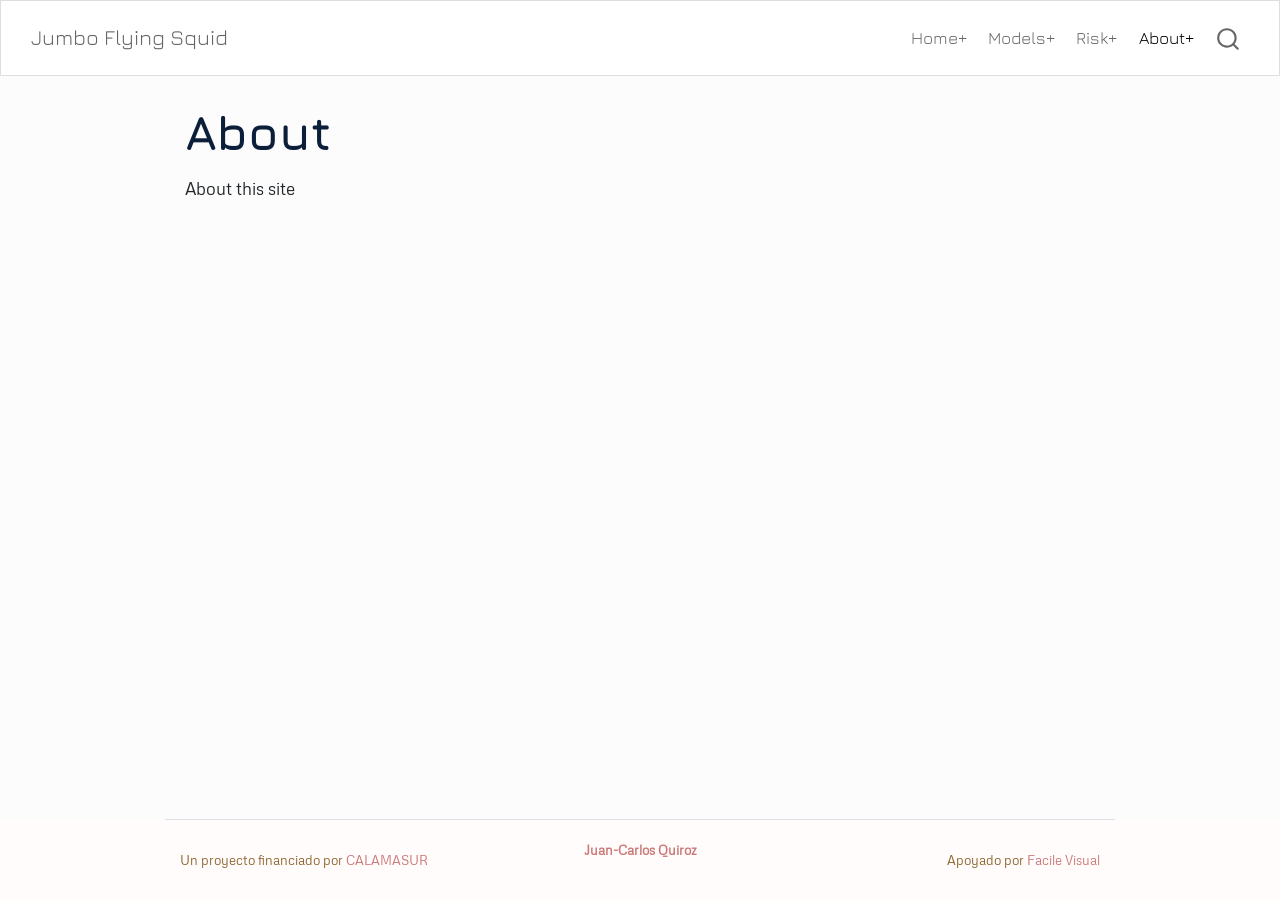
==== about.html @ f1118785 "Built site for gh-pages" ====
<!DOCTYPE html>
<html xmlns="http://www.w3.org/1999/xhtml" lang="en" xml:lang="en"><head>

<meta charset="utf-8">
<meta name="generator" content="quarto-1.9.38">

<meta name="viewport" content="width=device-width, initial-scale=1.0, user-scalable=yes">


<title>About – Jumbo Flying Squid</title>
<style>
/* Default styles provided by pandoc.
** See https://pandoc.org/MANUAL.html#variables-for-html for config info.
*/
code{white-space: pre-wrap;}
span.smallcaps{font-variant: small-caps;}
div.columns{display: flex; gap: min(4vw, 1.5em);}
div.column{flex: auto; overflow-x: auto;}
div.hanging-indent{margin-left: 1.5em; text-indent: -1.5em;}
ul.task-list{list-style: none;}
ul.task-list li input[type="checkbox"] {
  width: 0.8em;
  margin: 0 0.8em 0.2em -1em; /* quarto-specific, see https://github.com/quarto-dev/quarto-cli/issues/4556 */ 
  vertical-align: middle;
}
</style>


<script src="site_libs/quarto-nav/quarto-nav.js"></script>
<script src="site_libs/quarto-nav/headroom.min.js"></script>
<script src="site_libs/clipboard/clipboard.min.js"></script>
<script src="site_libs/quarto-search/autocomplete.umd.js"></script>
<script src="site_libs/quarto-search/fuse.min.js"></script>
<script src="site_libs/quarto-search/quarto-search.js"></script>
<meta name="quarto:offset" content="./">
<script src="site_libs/quarto-html/quarto.js" type="module"></script>
<script src="site_libs/quarto-html/tabsets/tabsets.js" type="module"></script>
<script src="site_libs/quarto-html/popper.min.js"></script>
<script src="site_libs/quarto-html/tippy.umd.min.js"></script>
<script src="site_libs/quarto-html/anchor.min.js"></script>
<link href="site_libs/quarto-html/tippy.css" rel="stylesheet">
<link href="site_libs/quarto-html/quarto-syntax-highlighting-15634bcf2e68342d4ad2dfa704d543f6.css" rel="stylesheet" id="quarto-text-highlighting-styles">
<script src="site_libs/bootstrap/bootstrap.min.js"></script>
<link href="site_libs/bootstrap/bootstrap-icons.css" rel="stylesheet">
<link href="site_libs/bootstrap/bootstrap-8748f2ea7a2572d45809cff6fb873578.min.css" rel="stylesheet" append-hash="true" id="quarto-bootstrap" data-mode="light">
<script id="quarto-search-options" type="application/json">{
  "location": "navbar",
  "copy-button": false,
  "collapse-after": 3,
  "panel-placement": "end",
  "type": "overlay",
  "limit": 50,
  "keyboard-shortcut": [
    "f",
    "/",
    "s"
  ],
  "show-item-context": false,
  "language": {
    "search-no-results-text": "No results",
    "search-matching-documents-text": "matching documents",
    "search-copy-link-title": "Copy link to search",
    "search-hide-matches-text": "Hide additional matches",
    "search-more-match-text": "more match in this document",
    "search-more-matches-text": "more matches in this document",
    "search-clear-button-title": "Clear",
    "search-text-placeholder": "",
    "search-detached-cancel-button-title": "Cancel",
    "search-submit-button-title": "Submit",
    "search-label": "Search"
  }
}</script>


<link rel="stylesheet" href="styles.css">
</head>

<body class="nav-fixed quarto-light">

<div id="quarto-search-results"></div>
  <header id="quarto-header" class="headroom fixed-top">
    <nav class="navbar navbar-expand-lg " data-bs-theme="dark">
      <div class="navbar-container container-fluid">
      <div class="navbar-brand-container mx-auto">
    <a class="navbar-brand" href="./index.html">
    <span class="navbar-title">Jumbo Flying Squid</span>
    </a>
  </div>
            <div id="quarto-search" class="" title="Search"></div>
          <button class="navbar-toggler" type="button" data-bs-toggle="collapse" data-bs-target="#navbarCollapse" aria-controls="navbarCollapse" role="menu" aria-expanded="false" aria-label="Toggle navigation" onclick="if (window.quartoToggleHeadroom) { window.quartoToggleHeadroom(); }">
  <span class="navbar-toggler-icon"></span>
</button>
          <div class="collapse navbar-collapse" id="navbarCollapse">
            <ul class="navbar-nav navbar-nav-scroll ms-auto">
  <li class="nav-item">
    <a class="nav-link" href="./index.html"> 
<span class="menu-text">Home+</span></a>
  </li>  
  <li class="nav-item">
    <a class="nav-link" href="./models.html"> 
<span class="menu-text">Models+</span></a>
  </li>  
  <li class="nav-item">
    <a class="nav-link" href="./docs/SAC-11-risk-analysis-methodology.html"> 
<span class="menu-text">Risk+</span></a>
  </li>  
  <li class="nav-item">
    <a class="nav-link active" href="./about.html" aria-current="page"> 
<span class="menu-text">About+</span></a>
  </li>  
</ul>
          </div> <!-- /navcollapse -->
            <div class="quarto-navbar-tools">
</div>
      </div> <!-- /container-fluid -->
    </nav>
</header>
<!-- content -->
<div id="quarto-content" class="quarto-container page-columns page-rows-contents page-layout-article page-navbar">
<!-- sidebar -->
<!-- margin-sidebar -->
    <div id="quarto-margin-sidebar" class="sidebar margin-sidebar zindex-bottom">
        
    </div>
<!-- main -->
<main class="content" id="quarto-document-content">

<header id="title-block-header" class="quarto-title-block default">
<div class="quarto-title">
<h1 class="title">About</h1>
</div>



<div class="quarto-title-meta">

    
  
    
  </div>
  


</header>


<p>About this site</p>



</main> <!-- /main -->
<script id="quarto-html-after-body" type="application/javascript">
  window.document.addEventListener("DOMContentLoaded", function (event) {
    const icon = "";
    const anchorJS = new window.AnchorJS();
    anchorJS.options = {
      placement: 'right',
      icon: icon
    };
    anchorJS.add('.anchored');
    const isCodeAnnotation = (el) => {
      for (const clz of el.classList) {
        if (clz.startsWith('code-annotation-')) {                     
          return true;
        }
      }
      return false;
    }
    const onCopySuccess = function(e) {
      // button target
      const button = e.trigger;
      // don't keep focus
      button.blur();
      // flash "checked"
      button.classList.add('code-copy-button-checked');
      var currentTitle = button.getAttribute("title");
      button.setAttribute("title", "Copied!");
      let tooltip;
      if (window.bootstrap) {
        button.setAttribute("data-bs-toggle", "tooltip");
        button.setAttribute("data-bs-placement", "left");
        button.setAttribute("data-bs-title", "Copied!");
        tooltip = new bootstrap.Tooltip(button, 
          { trigger: "manual", 
            customClass: "code-copy-button-tooltip",
            offset: [0, -8]});
        tooltip.show();    
      }
      setTimeout(function() {
        if (tooltip) {
          tooltip.hide();
          button.removeAttribute("data-bs-title");
          button.removeAttribute("data-bs-toggle");
          button.removeAttribute("data-bs-placement");
        }
        button.setAttribute("title", currentTitle);
        button.classList.remove('code-copy-button-checked');
      }, 1000);
      // clear code selection
      e.clearSelection();
    }
    const getTextToCopy = function(trigger) {
      const outerScaffold = trigger.parentElement.cloneNode(true);
      const codeEl = outerScaffold.querySelector('code');
      for (const childEl of codeEl.children) {
        if (isCodeAnnotation(childEl)) {
          childEl.remove();
        }
      }
      return codeEl.innerText;
    }
    const clipboard = new window.ClipboardJS('.code-copy-button:not([data-in-quarto-modal])', {
      text: getTextToCopy
    });
    clipboard.on('success', onCopySuccess);
    if (window.document.getElementById('quarto-embedded-source-code-modal')) {
      const clipboardModal = new window.ClipboardJS('.code-copy-button[data-in-quarto-modal]', {
        text: getTextToCopy,
        container: window.document.getElementById('quarto-embedded-source-code-modal')
      });
      clipboardModal.on('success', onCopySuccess);
    }
      var localhostRegex = new RegExp(/^(?:http|https):\/\/localhost\:?[0-9]*\//);
      var mailtoRegex = new RegExp(/^mailto:/);
        var filterRegex = new RegExp("https:\/\/jcquiroz\.github\.io\/jumbo-flying-squid\/");
      var isInternal = (href) => {
          return filterRegex.test(href) || localhostRegex.test(href) || mailtoRegex.test(href);
      }
      // Inspect non-navigation links and adorn them if external
     var links = window.document.querySelectorAll('a[href]:not(.nav-link):not(.navbar-brand):not(.toc-action):not(.sidebar-link):not(.sidebar-item-toggle):not(.pagination-link):not(.no-external):not([aria-hidden]):not(.dropdown-item):not(.quarto-navigation-tool):not(.about-link)');
      for (var i=0; i<links.length; i++) {
        const link = links[i];
        if (!isInternal(link.href)) {
          // undo the damage that might have been done by quarto-nav.js in the case of
          // links that we want to consider external
          if (link.dataset.originalHref !== undefined) {
            link.href = link.dataset.originalHref;
          }
        }
      }
    function tippyHover(el, contentFn, onTriggerFn, onUntriggerFn) {
      const config = {
        allowHTML: true,
        maxWidth: 500,
        delay: 100,
        arrow: false,
        appendTo: function(el) {
            return el.parentElement;
        },
        interactive: true,
        interactiveBorder: 10,
        theme: 'quarto',
        placement: 'bottom-start',
      };
      if (contentFn) {
        config.content = contentFn;
      }
      if (onTriggerFn) {
        config.onTrigger = onTriggerFn;
      }
      if (onUntriggerFn) {
        config.onUntrigger = onUntriggerFn;
      }
      window.tippy(el, config); 
    }
    const noterefs = window.document.querySelectorAll('a[role="doc-noteref"]');
    for (var i=0; i<noterefs.length; i++) {
      const ref = noterefs[i];
      tippyHover(ref, function() {
        // use id or data attribute instead here
        let href = ref.getAttribute('data-footnote-href') || ref.getAttribute('href');
        try { href = new URL(href).hash; } catch {}
        const id = href.replace(/^#\/?/, "");
        const note = window.document.getElementById(id);
        if (note) {
          return note.innerHTML;
        } else {
          return "";
        }
      });
    }
    const xrefs = window.document.querySelectorAll('a.quarto-xref');
    const processXRef = (id, note) => {
      // Strip column container classes
      const stripColumnClz = (el) => {
        el.classList.remove("page-full", "page-columns");
        if (el.children) {
          for (const child of el.children) {
            stripColumnClz(child);
          }
        }
      }
      stripColumnClz(note)
      if (id === null || id.startsWith('sec-')) {
        // Special case sections, only their first couple elements
        const container = document.createElement("div");
        if (note.children && note.children.length > 2) {
          container.appendChild(note.children[0].cloneNode(true));
          for (let i = 1; i < note.children.length; i++) {
            const child = note.children[i];
            if (child.tagName === "P" && child.innerText === "") {
              continue;
            } else {
              container.appendChild(child.cloneNode(true));
              break;
            }
          }
          if (window.Quarto?.typesetMath) {
            window.Quarto.typesetMath(container);
          }
          return container.innerHTML
        } else {
          if (window.Quarto?.typesetMath) {
            window.Quarto.typesetMath(note);
          }
          return note.innerHTML;
        }
      } else {
        // Remove any anchor links if they are present
        const anchorLink = note.querySelector('a.anchorjs-link');
        if (anchorLink) {
          anchorLink.remove();
        }
        if (window.Quarto?.typesetMath) {
          window.Quarto.typesetMath(note);
        }
        if (note.classList.contains("callout")) {
          return note.outerHTML;
        } else {
          return note.innerHTML;
        }
      }
    }
    for (var i=0; i<xrefs.length; i++) {
      const xref = xrefs[i];
      tippyHover(xref, undefined, function(instance) {
        instance.disable();
        let url = xref.getAttribute('href');
        let hash = undefined; 
        if (url.startsWith('#')) {
          hash = url;
        } else {
          try { hash = new URL(url).hash; } catch {}
        }
        if (hash) {
          const id = hash.replace(/^#\/?/, "");
          const note = window.document.getElementById(id);
          if (note !== null) {
            try {
              const html = processXRef(id, note.cloneNode(true));
              instance.setContent(html);
            } finally {
              instance.enable();
              instance.show();
            }
          } else {
            // See if we can fetch this
            fetch(url.split('#')[0])
            .then(res => res.text())
            .then(html => {
              const parser = new DOMParser();
              const htmlDoc = parser.parseFromString(html, "text/html");
              const note = htmlDoc.getElementById(id);
              if (note !== null) {
                const html = processXRef(id, note);
                instance.setContent(html);
              } 
            }).finally(() => {
              instance.enable();
              instance.show();
            });
          }
        } else {
          // See if we can fetch a full url (with no hash to target)
          // This is a special case and we should probably do some content thinning / targeting
          fetch(url)
          .then(res => res.text())
          .then(html => {
            const parser = new DOMParser();
            const htmlDoc = parser.parseFromString(html, "text/html");
            const note = htmlDoc.querySelector('main.content');
            if (note !== null) {
              // This should only happen for chapter cross references
              // (since there is no id in the URL)
              // remove the first header
              if (note.children.length > 0 && note.children[0].tagName === "HEADER") {
                note.children[0].remove();
              }
              const html = processXRef(null, note);
              instance.setContent(html);
            } 
          }).finally(() => {
            instance.enable();
            instance.show();
          });
        }
      }, function(instance) {
      });
    }
        let selectedAnnoteEl;
        const selectorForAnnotation = ( cell, annotation) => {
          let cellAttr = 'data-code-cell="' + cell + '"';
          let lineAttr = 'data-code-annotation="' +  annotation + '"';
          const selector = 'span[' + cellAttr + '][' + lineAttr + ']';
          return selector;
        }
        const selectCodeLines = (annoteEl) => {
          const doc = window.document;
          const targetCell = annoteEl.getAttribute("data-target-cell");
          const targetAnnotation = annoteEl.getAttribute("data-target-annotation");
          const annoteSpan = window.document.querySelector(selectorForAnnotation(targetCell, targetAnnotation));
          const lines = annoteSpan.getAttribute("data-code-lines").split(",");
          const lineIds = lines.map((line) => {
            return targetCell + "-" + line;
          })
          let top = null;
          let height = null;
          let parent = null;
          if (lineIds.length > 0) {
              //compute the position of the single el (top and bottom and make a div)
              const el = window.document.getElementById(lineIds[0]);
              top = el.offsetTop;
              height = el.offsetHeight;
              parent = el.parentElement.parentElement;
            if (lineIds.length > 1) {
              const lastEl = window.document.getElementById(lineIds[lineIds.length - 1]);
              const bottom = lastEl.offsetTop + lastEl.offsetHeight;
              height = bottom - top;
            }
            if (top !== null && height !== null && parent !== null) {
              // cook up a div (if necessary) and position it 
              let div = window.document.getElementById("code-annotation-line-highlight");
              if (div === null) {
                div = window.document.createElement("div");
                div.setAttribute("id", "code-annotation-line-highlight");
                div.style.position = 'absolute';
                parent.appendChild(div);
              }
              div.style.top = top - 2 + "px";
              div.style.height = height + 4 + "px";
              div.style.left = 0;
              let gutterDiv = window.document.getElementById("code-annotation-line-highlight-gutter");
              if (gutterDiv === null) {
                gutterDiv = window.document.createElement("div");
                gutterDiv.setAttribute("id", "code-annotation-line-highlight-gutter");
                gutterDiv.style.position = 'absolute';
                const codeCell = window.document.getElementById(targetCell);
                const gutter = codeCell.querySelector('.code-annotation-gutter');
                gutter.appendChild(gutterDiv);
              }
              gutterDiv.style.top = top - 2 + "px";
              gutterDiv.style.height = height + 4 + "px";
            }
            selectedAnnoteEl = annoteEl;
          }
        };
        const unselectCodeLines = () => {
          const elementsIds = ["code-annotation-line-highlight", "code-annotation-line-highlight-gutter"];
          elementsIds.forEach((elId) => {
            const div = window.document.getElementById(elId);
            if (div) {
              div.remove();
            }
          });
          selectedAnnoteEl = undefined;
        };
          // Handle positioning of the toggle
      window.addEventListener(
        "resize",
        throttle(() => {
          elRect = undefined;
          if (selectedAnnoteEl) {
            selectCodeLines(selectedAnnoteEl);
          }
        }, 10)
      );
      function throttle(fn, ms) {
      let throttle = false;
      let timer;
        return (...args) => {
          if(!throttle) { // first call gets through
              fn.apply(this, args);
              throttle = true;
          } else { // all the others get throttled
              if(timer) clearTimeout(timer); // cancel #2
              timer = setTimeout(() => {
                fn.apply(this, args);
                timer = throttle = false;
              }, ms);
          }
        };
      }
        // Attach click handler to the DT
        const annoteDls = window.document.querySelectorAll('dt[data-target-cell]');
        for (const annoteDlNode of annoteDls) {
          annoteDlNode.addEventListener('click', (event) => {
            const clickedEl = event.target;
            if (clickedEl !== selectedAnnoteEl) {
              unselectCodeLines();
              const activeEl = window.document.querySelector('dt[data-target-cell].code-annotation-active');
              if (activeEl) {
                activeEl.classList.remove('code-annotation-active');
              }
              selectCodeLines(clickedEl);
              clickedEl.classList.add('code-annotation-active');
            } else {
              // Unselect the line
              unselectCodeLines();
              clickedEl.classList.remove('code-annotation-active');
            }
          });
        }
    const findCites = (el) => {
      const parentEl = el.parentElement;
      if (parentEl) {
        const cites = parentEl.dataset.cites;
        if (cites) {
          return {
            el,
            cites: cites.split(' ')
          };
        } else {
          return findCites(el.parentElement)
        }
      } else {
        return undefined;
      }
    };
    var bibliorefs = window.document.querySelectorAll('a[role="doc-biblioref"]');
    for (var i=0; i<bibliorefs.length; i++) {
      const ref = bibliorefs[i];
      const citeInfo = findCites(ref);
      if (citeInfo) {
        tippyHover(citeInfo.el, function() {
          var popup = window.document.createElement('div');
          citeInfo.cites.forEach(function(cite) {
            var citeDiv = window.document.createElement('div');
            citeDiv.classList.add('hanging-indent');
            citeDiv.classList.add('csl-entry');
            var biblioDiv = window.document.getElementById('ref-' + cite);
            if (biblioDiv) {
              citeDiv.innerHTML = biblioDiv.innerHTML;
            }
            popup.appendChild(citeDiv);
          });
          return popup.innerHTML;
        });
      }
    }
  });
  </script>
</div> <!-- /content -->
<footer class="footer">
  <div class="nav-footer">
    <div class="nav-footer-left">
<p>Un proyecto financiado por <a href="https://www.calamasur.com" target="_blank">CALAMASUR</a></p>
</div>   
    <div class="nav-footer-center">
<p>Juan-Carlos Quiroz</p>
</div>
    <div class="nav-footer-right">
<p>Apoyado por <a href="https://www.facilevisual.com" target="_blank">Facile Visual</a></p>
</div>
  </div>
</footer>




</body></html>
---- site_libs/quarto-html/tippy.css ----
.tippy-box[data-animation=fade][data-state=hidden]{opacity:0}[data-tippy-root]{max-width:calc(100vw - 10px)}.tippy-box{position:relative;background-color:#333;color:#fff;border-radius:4px;font-size:14px;line-height:1.4;white-space:normal;outline:0;transition-property:transform,visibility,opacity}.tippy-box[data-placement^=top]>.tippy-arrow{bottom:0}.tippy-box[data-placement^=top]>.tippy-arrow:before{bottom:-7px;left:0;border-width:8px 8px 0;border-top-color:initial;transform-origin:center top}.tippy-box[data-placement^=bottom]>.tippy-arrow{top:0}.tippy-box[data-placement^=bottom]>.tippy-arrow:before{top:-7px;left:0;border-width:0 8px 8px;border-bottom-color:initial;transform-origin:center bottom}.tippy-box[data-placement^=left]>.tippy-arrow{right:0}.tippy-box[data-placement^=left]>.tippy-arrow:before{border-width:8px 0 8px 8px;border-left-color:initial;right:-7px;transform-origin:center left}.tippy-box[data-placement^=right]>.tippy-arrow{left:0}.tippy-box[data-placement^=right]>.tippy-arrow:before{left:-7px;border-width:8px 8px 8px 0;border-right-color:initial;transform-origin:center right}.tippy-box[data-inertia][data-state=visible]{transition-timing-function:cubic-bezier(.54,1.5,.38,1.11)}.tippy-arrow{width:16px;height:16px;color:#333}.tippy-arrow:before{content:"";position:absolute;border-color:transparent;border-style:solid}.tippy-content{position:relative;padding:5px 9px;z-index:1}
---- site_libs/quarto-html/quarto-syntax-highlighting-15634bcf2e68342d4ad2dfa704d543f6.css ----
/* quarto syntax highlight colors */
:root {
  --quarto-hl-ot-color: #003B4F;
  --quarto-hl-at-color: #657422;
  --quarto-hl-ss-color: #20794D;
  --quarto-hl-an-color: #5E5E5E;
  --quarto-hl-fu-color: #4758AB;
  --quarto-hl-st-color: #20794D;
  --quarto-hl-cf-color: #003B4F;
  --quarto-hl-op-color: #5E5E5E;
  --quarto-hl-er-color: #AD0000;
  --quarto-hl-bn-color: #AD0000;
  --quarto-hl-al-color: #AD0000;
  --quarto-hl-va-color: #111111;
  --quarto-hl-bu-color: inherit;
  --quarto-hl-ex-color: inherit;
  --quarto-hl-pp-color: #AD0000;
  --quarto-hl-in-color: #5E5E5E;
  --quarto-hl-vs-color: #20794D;
  --quarto-hl-wa-color: #5E5E5E;
  --quarto-hl-do-color: #5E5E5E;
  --quarto-hl-im-color: #00769E;
  --quarto-hl-ch-color: #20794D;
  --quarto-hl-dt-color: #AD0000;
  --quarto-hl-fl-color: #AD0000;
  --quarto-hl-co-color: #5E5E5E;
  --quarto-hl-cv-color: #5E5E5E;
  --quarto-hl-cn-color: #8f5902;
  --quarto-hl-sc-color: #5E5E5E;
  --quarto-hl-dv-color: #AD0000;
  --quarto-hl-kw-color: #003B4F;
}

/* other quarto variables */
:root {
  --quarto-font-monospace: SFMono-Regular, Menlo, Monaco, Consolas, "Liberation Mono", "Courier New", monospace;
}

/* syntax highlight based on Pandoc's rules */
pre > code.sourceCode > span {
  color: #003B4F;
}

code.sourceCode > span {
  color: #003B4F;
}

div.sourceCode,
div.sourceCode pre.sourceCode {
  color: #003B4F;
}

/* Normal */
code span {
  color: #003B4F;
}

/* Alert */
code span.al {
  color: #AD0000;
  font-style: inherit;
}

/* Annotation */
code span.an {
  color: #5E5E5E;
  font-style: inherit;
}

/* Attribute */
code span.at {
  color: #657422;
  font-style: inherit;
}

/* BaseN */
code span.bn {
  color: #AD0000;
  font-style: inherit;
}

/* BuiltIn */
code span.bu {
  font-style: inherit;
}

/* ControlFlow */
code span.cf {
  color: #003B4F;
  font-weight: bold;
  font-style: inherit;
}

/* Char */
code span.ch {
  color: #20794D;
  font-style: inherit;
}

/* Constant */
code span.cn {
  color: #8f5902;
  font-style: inherit;
}

/* Comment */
code span.co {
  color: #5E5E5E;
  font-style: inherit;
}

/* CommentVar */
code span.cv {
  color: #5E5E5E;
  font-style: italic;
}

/* Documentation */
code span.do {
  color: #5E5E5E;
  font-style: italic;
}

/* DataType */
code span.dt {
  color: #AD0000;
  font-style: inherit;
}

/* DecVal */
code span.dv {
  color: #AD0000;
  font-style: inherit;
}

/* Error */
code span.er {
  color: #AD0000;
  font-style: inherit;
}

/* Extension */
code span.ex {
  font-style: inherit;
}

/* Float */
code span.fl {
  color: #AD0000;
  font-style: inherit;
}

/* Function */
code span.fu {
  color: #4758AB;
  font-style: inherit;
}

/* Import */
code span.im {
  color: #00769E;
  font-style: inherit;
}

/* Information */
code span.in {
  color: #5E5E5E;
  font-style: inherit;
}

/* Keyword */
code span.kw {
  color: #003B4F;
  font-weight: bold;
  font-style: inherit;
}

/* Operator */
code span.op {
  color: #5E5E5E;
  font-style: inherit;
}

/* Other */
code span.ot {
  color: #003B4F;
  font-style: inherit;
}

/* Preprocessor */
code span.pp {
  color: #AD0000;
  font-style: inherit;
}

/* SpecialChar */
code span.sc {
  color: #5E5E5E;
  font-style: inherit;
}

/* SpecialString */
code span.ss {
  color: #20794D;
  font-style: inherit;
}

/* String */
code span.st {
  color: #20794D;
  font-style: inherit;
}

/* Variable */
code span.va {
  color: #111111;
  font-style: inherit;
}

/* VerbatimString */
code span.vs {
  color: #20794D;
  font-style: inherit;
}

/* Warning */
code span.wa {
  color: #5E5E5E;
  font-style: italic;
}

.prevent-inlining {
  content: "</";
}

/*# sourceMappingURL=f23921c56f73e400b49028c9186a1aa0.css.map */
---- styles.css ----
/* css styles */

/* Fonts: Metrophobic (body) + Jura (headings) */
@import url('https://fonts.googleapis.com/css2?family=Metrophobic&family=Jura:wght@300;400;500;600;700&display=swap');

/* Shared content width (matches .hero-content) */
:root {
  --content-width: 950px;
}

/* Constrain the rendered document to the hero-content width.
   Use `width: min(...)` rather than `max-width` so the box sizes against the
   available column (not its content): with `margin-inline: auto` a bare
   `max-width` makes this a shrink-to-fit box, and a wide non-wrapping child
   (e.g. a nowrap MathJax display equation) would inflate it past the grid
   column and overlap the right-hand TOC. `min(…, 100%)` yields the full
   950px on TOC-less pages and shrinks to the column when a TOC is present. */
#quarto-document-content {
  width: min(var(--content-width), 100%);
  margin-inline: auto;
  padding-inline: 1rem;
  box-sizing: border-box;
}

/* Keep the navbar pinned to the top while scrolling.
   Quarto's header is already `fixed-top` but uses headroom.js to hide it on
   scroll-down; neutralise that transform so it stays visible. */
#quarto-header.headroom {
  transform: translateY(0) !important;
}
.headroom--unpinned {
  transform: translateY(0) !important;
}

/* Offset the sticky TOC sidebar so it sits a little below the fixed navbar
   instead of scrolling up underneath it. */
#quarto-margin-sidebar,
.sidebar.margin-sidebar {
  top: 5rem !important;
  max-height: calc(100vh - 5rem) !important;
}

/* Hide empty Quarto title block */
#title-block-header:empty {
  display: none;
}

/* Document title — make it clearly outrank the content headings (h2/h3…) */
#title-block-header .title {
  font-family: "Jura", sans-serif;
  font-size: clamp(2.3rem, 5vw, 2.85rem);
  font-weight: 700;
  line-height: 1.1;
  margin-bottom: 0.5rem;
  color: #0b1e3a;
}

#title-block-header .subtitle {
  font-size: clamp(1.05rem, 2.2vw, 1.25rem);
  font-weight: 400;
  opacity: 0.85;
}

/* Hero section — fills the content-width box */
.hero {
  display: flex;
  align-items: center;
  justify-content: center;
  min-height: 40vh;
  margin-inline: -1rem;
  margin-bottom: 2rem;
  padding: 4rem 1.5rem;
  text-align: center;
  background:
    linear-gradient(135deg, rgba(11, 30, 58, 0.75) 0%, rgba(18, 58, 99, 0.6) 55%, rgba(30, 96, 145, 0.55) 100%),
    url("images/logo_calamasur_pota.svg") center / cover no-repeat;
  color: #fff;
  border-radius: 1.5rem;
  overflow: hidden;
}

.hero-content {
  max-width: var(--content-width);
}

.hero-content h1,
.hero-title {
  font-weight: 700;
  font-size: clamp(2.5rem, 6vw, 4.5rem);
  letter-spacing: 0.05em;
  margin-bottom: 1rem;
  color: #fff;
}

.hero-content p {
  font-size: clamp(1.1rem, 2.5vw, 1.4rem);
  font-weight: 300;
  opacity: 0.9;
  margin-bottom: 2rem;
}

.hero-btn,
.hero-btn-outline {
  display: inline-block;
  margin: 0.4rem;
  padding: 0.75rem 2rem;
  font-weight: 600;
  letter-spacing: 0.03em;
  border-radius: 999px;
  text-decoration: none;
  transition: transform 0.15s ease, background 0.15s ease;
}

.hero-btn {
  background: #fff;
  color: #0b1e3a;
}

.hero-btn-outline {
  background: transparent;
  color: #fff;
  border: 2px solid rgba(255, 255, 255, 0.7);
}

.hero-btn:hover,
.hero-btn-outline:hover {
  transform: translateY(-2px);
}

.hero-btn:hover {
  color: #acb5c2;
}

.hero-btn-outline:hover {
  background: rgba(237, 235, 235, 0.15);
  color: #fff;
}

/* Article meta (author / affiliation / date) */
.article-meta {
  display: flex;
  flex-wrap: wrap;
  gap: 1.5rem 2.5rem;
  padding: 1rem 0 1.5rem;
  margin-bottom: 2rem;
  border-bottom: 1px solid rgba(0, 0, 0, 0.1);
  font-size: 0.9rem;
}

.article-meta .meta-item {
  margin: 0;
}

.article-meta .meta-item p {
  margin: 0;
}

.article-meta .meta-label {
  display: block;
  font-size: 0.7rem;
  text-transform: uppercase;
  letter-spacing: 0.08em;
  color: #1e6091;
  margin-bottom: 0.2rem;
}

/* References section */
#quarto-bibliography .csl-entry {
  font-size: 0.85rem;
}


/* Maquillajes */
.highlight {
  background-color: #cfddf3;
  border-radius: 0.2rem;
}

/* Metrophobic ships only a 400 weight, so bold text has no true bold face.
   Reinforce <strong>/<b> with weight + color so it reads clearly. */
strong, b {
  font-weight: 900;
  color: #a54545;
}

/* Page footer — align with content width and match the site theme */
.footer,
.nav-footer {
  background: #fffcfb;
  color: rgba(121, 75, 11, 0.85);
}

.nav-footer {
  max-width: var(--content-width);
  margin-inline: auto;
  padding: 1.25rem 1rem;
  gap: 1rem;
  font-size: 0.9rem;
  align-items: center;
}

.nav-footer p {
  margin: 0;
}

.footer a,
.nav-footer a {
  color: #ca7878;
  text-decoration: none;
}

.footer a:hover,
.nav-footer a:hover {
  color: #ca7878;
  text-decoration: underline;
}

.nav-footer-center {
  font-weight: 600;
  color: #ca7878;
}

@media (max-width: 600px) {
  .nav-footer {
    flex-direction: column;
    text-align: center;
    gap: 0.5rem;
  }
}

/* Model cards */
.model-cards {
  display: grid;
  grid-template-columns: repeat(3, 1fr);
  gap: 1rem;
  margin: 1.5rem 0;
}

.model-card {
  display: flex;
  flex-direction: column;
  gap: 0.5rem;
  padding: 1.25rem;
  border: 1px solid #d6e0ee;
  border-radius: 0.75rem;
  background: #f5f8fc;
  text-decoration: none;
  color: inherit;
  transition: transform 0.15s ease, box-shadow 0.15s ease, border-color 0.15s ease;
}

.model-card:hover {
  transform: translateY(-3px);
  border-color: #123a63;
  box-shadow: 0 6px 18px rgba(11, 30, 58, 0.15);
}

.model-card-tag {
  font-size: 0.85rem;
  font-weight: 600;
  letter-spacing: 0.05em;
  text-transform: uppercase;
  color: #1e6091;
}

.model-card-title {
  font-family: "Jura", sans-serif;
  font-size: 1.12rem;
  font-weight: 600;
  color: #0b1e3a;
}

.model-card-desc {
  font-size: 0.9rem;
  line-height: 1.4;
  opacity: 0.85;
}

@media (max-width: 700px) {
  .model-cards {
    grid-template-columns: 1fr;
  }
}

/* Keep wide figures/diagrams (e.g. Mermaid SVGs) inside the content column
   so they don't spill over the right-hand TOC. */
.cell-output-display svg,
div.quarto-figure svg,
pre.mermaid svg {
  max-width: 100%;
  height: auto;
}

/* Let overly wide display math scroll horizontally instead of overlapping
   the TOC (display math never line-wraps). */
.math.display,
mjx-container[display="true"] {
  display: block;
  overflow-x: auto;
  overflow-y: hidden;
  max-width: 100%;
}
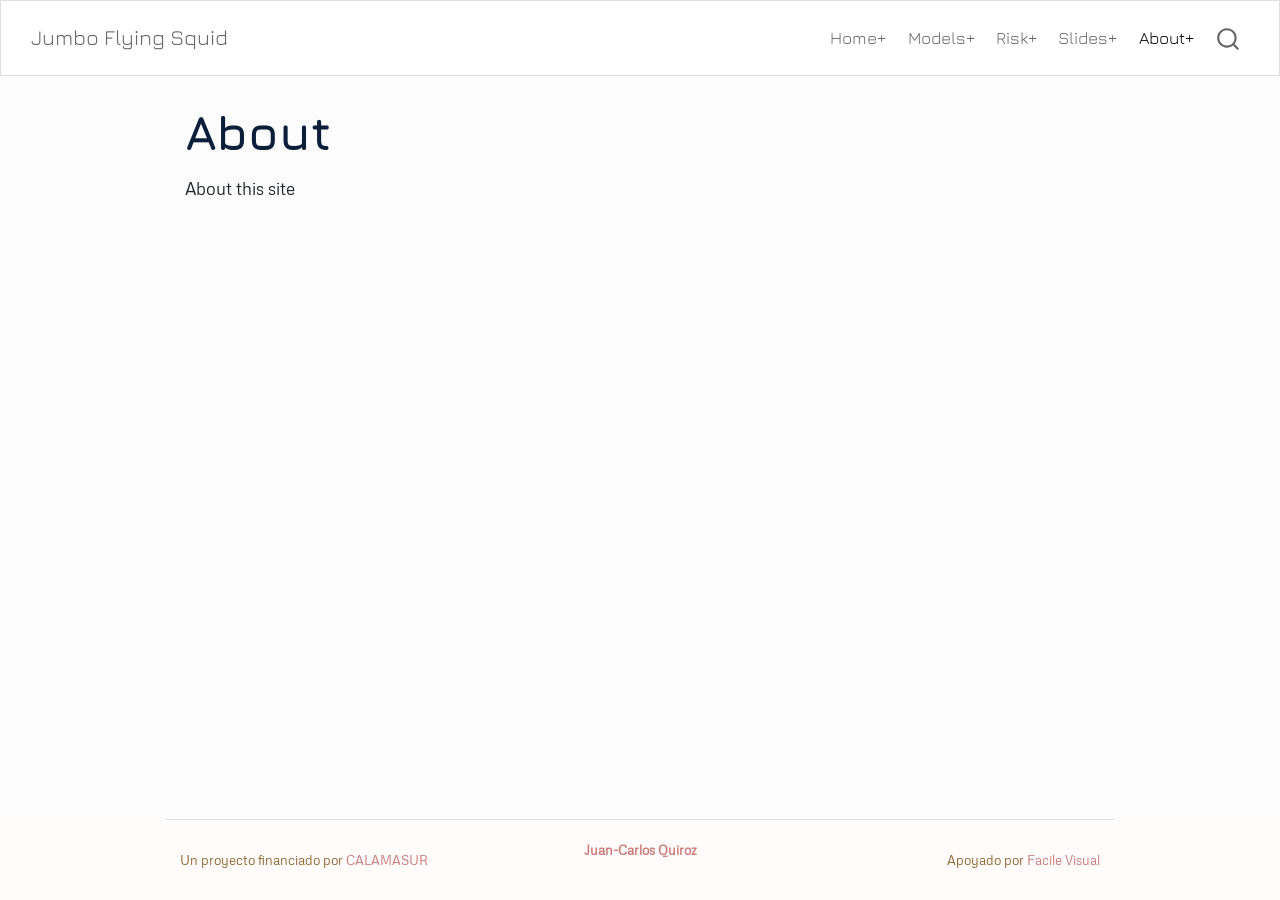
==== commit 2a371039: "Built site for gh-pages" ====
--- a/about.html
+++ b/about.html
@@ -105,6 +105,10 @@
 <span class="menu-text">Risk+</span></a>
   </li>  
   <li class="nav-item">
+    <a class="nav-link" href="./slides.html"> 
+<span class="menu-text">Slides+</span></a>
+  </li>  
+  <li class="nav-item">
     <a class="nav-link active" href="./about.html" aria-current="page"> 
 <span class="menu-text">About+</span></a>
   </li>  
@@ -149,6 +153,34 @@
 
 
 </main> <!-- /main -->
+<script>
+// Mermaid paints subgraph (cluster) titles *below* the connector edges, so the
+// arrows strike through the title text. Move each cluster title to the end of
+// the diagram's root group so it repaints above the edges; combined with the
+// panel-coloured background in styles.css, arrows then read as passing behind
+// the title. Cluster-label transforms are absolute (ancestors carry no
+// transform), so re-parenting to g.root preserves position.
+(function () {
+  function maskClusterTitles() {
+    document.querySelectorAll("svg.flowchart g.root").forEach(function (root) {
+      // Once moved out of g.clusters the labels no longer match this selector,
+      // so the operation is idempotent and cannot loop with the observer below.
+      root.querySelectorAll("g.clusters .cluster-label").forEach(function (label) {
+        root.appendChild(label);
+      });
+    });
+  }
+
+  if (document.readyState !== "loading") maskClusterTitles();
+  document.addEventListener("DOMContentLoaded", maskClusterTitles);
+  window.addEventListener("load", maskClusterTitles);
+
+  // Mermaid renders asynchronously; watch until the diagram appears, then stop.
+  var observer = new MutationObserver(maskClusterTitles);
+  observer.observe(document.documentElement, { childList: true, subtree: true });
+  setTimeout(function () { observer.disconnect(); }, 8000);
+})();
+</script>
 <script id="quarto-html-after-body" type="application/javascript">
   window.document.addEventListener("DOMContentLoaded", function (event) {
     const icon = "";
--- a/styles.css
+++ b/styles.css
@@ -299,4 +299,42 @@
   overflow-x: auto;
   overflow-y: hidden;
   max-width: 100%;
+}
+
+/* Mermaid diagram palette. Quarto derives Mermaid colours from the Bootstrap
+   theme, which here produced low-contrast red text on dark-grey subgraph
+   fills. Re-map to the site's navy/blue-on-light palette. Node colours are
+   driven by Quarto's CSS variables; the subgraph (cluster) fill is hard-coded
+   inside the SVG's own <style>, so it needs a scoped `!important` override. */
+.cell-output-display,
+div.quarto-figure {
+  --mermaid-node-bg-color: #f5f8fc;   /* node fill */
+  --mermaid-node-fg-color: #1e6091;   /* node border */
+  --mermaid-label-fg-color: #0b1e3a;  /* node text */
+  --mermaid-edge-color: #123a63;      /* arrows */
+  --mermaid-fg-color: #0b1e3a;
+  --mermaid-label-bg-color: #ffffff;  /* edge-label background */
+}
+
+svg.flowchart .cluster rect {
+  fill: #eef3fa !important;
+  stroke: #c3d3e8 !important;
+}
+
+svg.flowchart .cluster .nodeLabel,
+svg.flowchart .cluster-label,
+svg.flowchart .cluster span,
+svg.flowchart .cluster text {
+  fill: #0b1e3a !important;
+  color: #0b1e3a !important;
+}
+
+/* Give subgraph titles an opaque panel-coloured background so the connector
+   arrows (which Mermaid paints above the cluster labels) read as passing
+   *behind* the title instead of striking through the text. Paired with the
+   include-after-body script that repaints the titles above the edge layer. */
+svg.flowchart .cluster-label .nodeLabel,
+svg.flowchart .cluster-label foreignObject div,
+svg.flowchart .cluster-label p {
+  background: #eef3fa !important;
 }
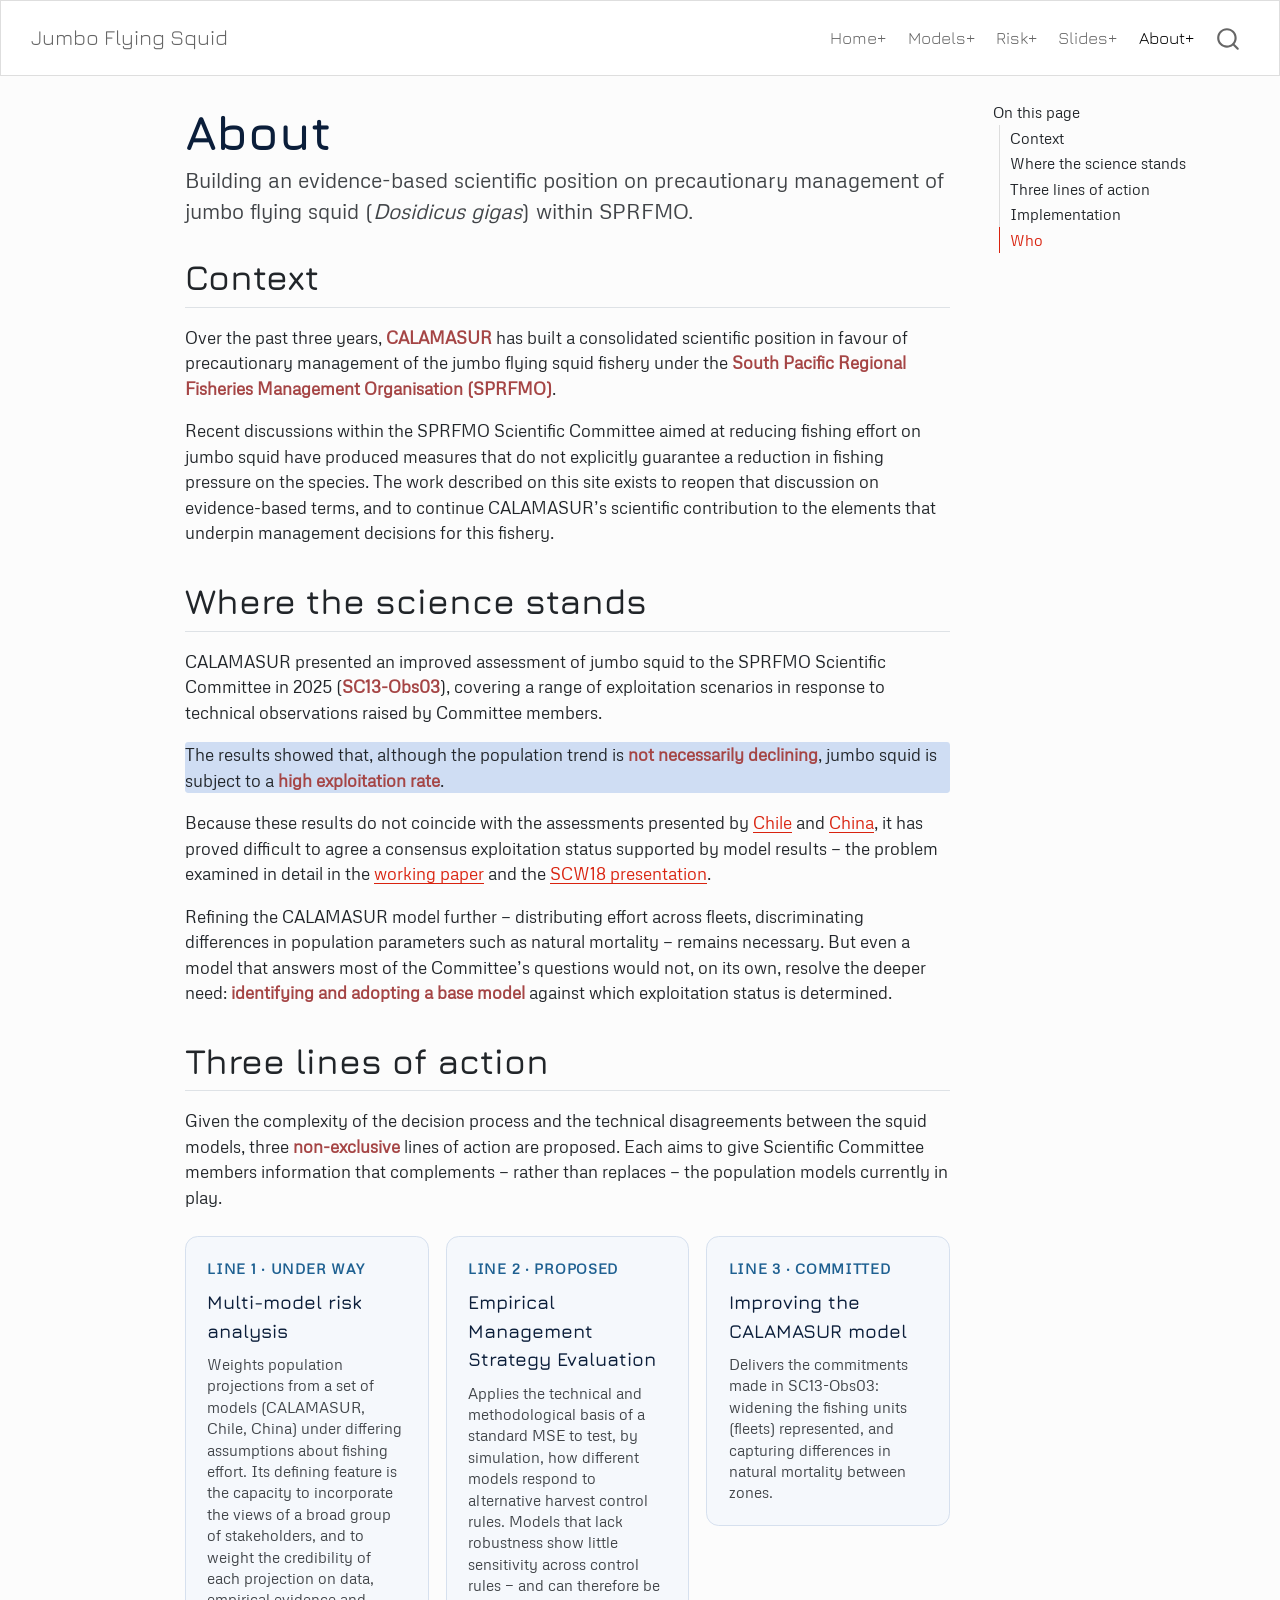
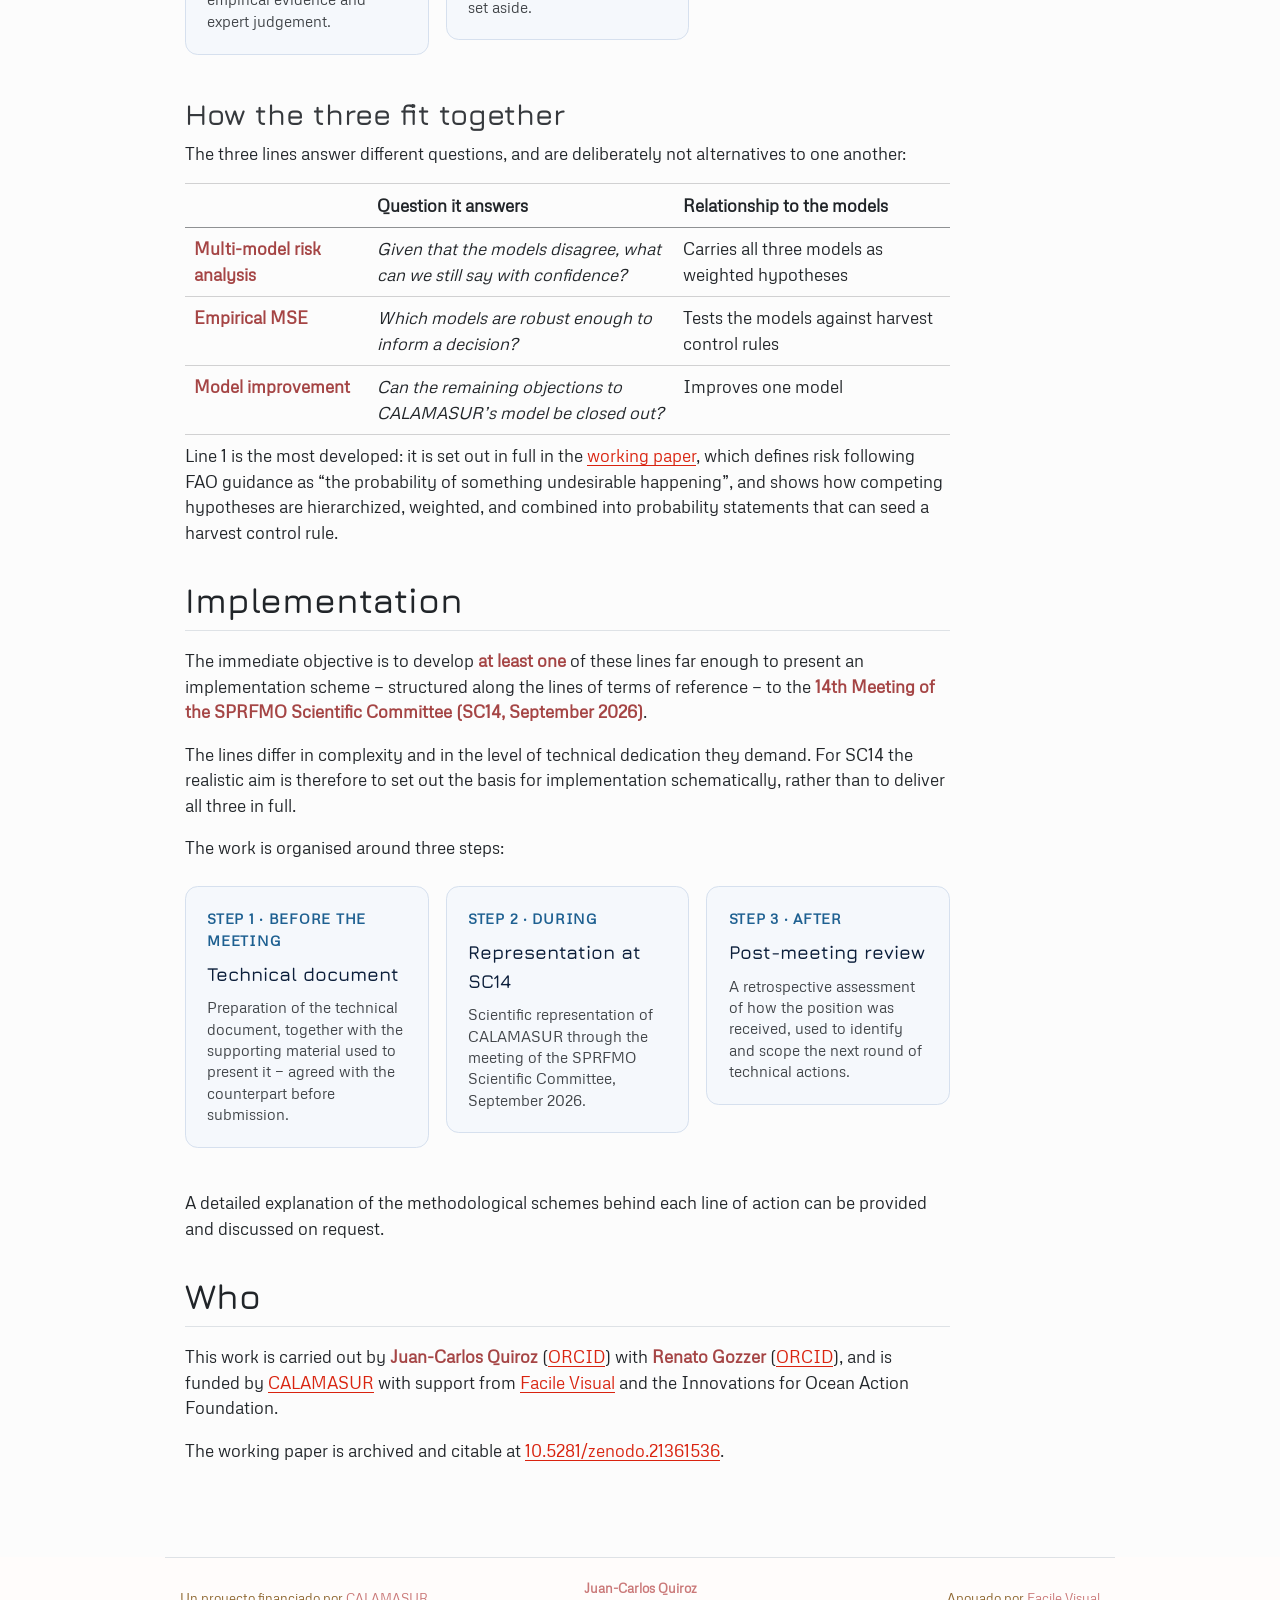
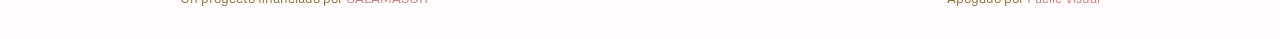
==== commit 095804aa: "Built site for gh-pages" ====
--- a/about.html
+++ b/about.html
@@ -101,7 +101,7 @@
 <span class="menu-text">Models+</span></a>
   </li>  
   <li class="nav-item">
-    <a class="nav-link" href="./docs/SAC-11-risk-analysis-methodology.html"> 
+    <a class="nav-link" href="./docs/modelos.html"> 
 <span class="menu-text">Risk+</span></a>
   </li>  
   <li class="nav-item">
@@ -123,8 +123,21 @@
 <div id="quarto-content" class="quarto-container page-columns page-rows-contents page-layout-article page-navbar">
 <!-- sidebar -->
 <!-- margin-sidebar -->
-    <div id="quarto-margin-sidebar" class="sidebar margin-sidebar zindex-bottom">
-        
+    <div id="quarto-margin-sidebar" class="sidebar margin-sidebar">
+        <nav id="TOC" role="doc-toc" class="toc-active">
+    <h2 id="toc-title">On this page</h2>
+   
+  <ul>
+  <li><a href="#context" id="toc-context" class="nav-link active" data-scroll-target="#context">Context</a></li>
+  <li><a href="#where-the-science-stands" id="toc-where-the-science-stands" class="nav-link" data-scroll-target="#where-the-science-stands">Where the science stands</a></li>
+  <li><a href="#three-lines-of-action" id="toc-three-lines-of-action" class="nav-link" data-scroll-target="#three-lines-of-action">Three lines of action</a>
+  <ul class="collapse">
+  <li><a href="#how-the-three-fit-together" id="toc-how-the-three-fit-together" class="nav-link" data-scroll-target="#how-the-three-fit-together">How the three fit together</a></li>
+  </ul></li>
+  <li><a href="#implementation" id="toc-implementation" class="nav-link" data-scroll-target="#implementation">Implementation</a></li>
+  <li><a href="#who" id="toc-who" class="nav-link" data-scroll-target="#who">Who</a></li>
+  </ul>
+</nav>
     </div>
 <!-- main -->
 <main class="content" id="quarto-document-content">
@@ -132,6 +145,7 @@
 <header id="title-block-header" class="quarto-title-block default">
 <div class="quarto-title">
 <h1 class="title">About</h1>
+<p class="subtitle lead">Building an evidence-based scientific position on precautionary management of jumbo flying squid (<em>Dosidicus gigas</em>) within SPRFMO.</p>
 </div>
 
 
@@ -148,9 +162,84 @@
 </header>
 
 
-<p>About this site</p>
-
-
+<section id="context" class="level2">
+<h2 class="anchored" data-anchor-id="context">Context</h2>
+<p>Over the past three years, <strong>CALAMASUR</strong> has built a consolidated scientific position in favour of precautionary management of the jumbo flying squid fishery under the <strong>South Pacific Regional Fisheries Management Organisation (SPRFMO)</strong>.</p>
+<p>Recent discussions within the SPRFMO Scientific Committee aimed at reducing fishing effort on jumbo squid have produced measures that do not explicitly guarantee a reduction in fishing pressure on the species. The work described on this site exists to reopen that discussion on evidence-based terms, and to continue CALAMASUR’s scientific contribution to the elements that underpin management decisions for this fishery.</p>
+</section>
+<section id="where-the-science-stands" class="level2">
+<h2 class="anchored" data-anchor-id="where-the-science-stands">Where the science stands</h2>
+<p>CALAMASUR presented an improved assessment of jumbo squid to the SPRFMO Scientific Committee in 2025 (<strong>SC13-Obs03</strong>), covering a range of exploitation scenarios in response to technical observations raised by Committee members.</p>
+<div class="highlight">
+<p>The results showed that, although the population trend is <strong>not necessarily declining</strong>, jumbo squid is subject to a <strong>high exploitation rate</strong>.</p>
+</div>
+<p>Because these results do not coincide with the assessments presented by <a href="./docs/SC13-SQ06-CHL-SPiCT-summary.html">Chile</a> and <a href="./docs/SC13-SQ07-CHN-state-space-summary.html">China</a>, it has proved difficult to agree a consensus exploitation status supported by model results — the problem examined in detail in the <a href="./docs/modelos.html">working paper</a> and the <a href="./slides.html">SCW18 presentation</a>.</p>
+<p>Refining the CALAMASUR model further — distributing effort across fleets, discriminating differences in population parameters such as natural mortality — remains necessary. But even a model that answers most of the Committee’s questions would not, on its own, resolve the deeper need: <strong>identifying and adopting a base model</strong> against which exploitation status is determined.</p>
+</section>
+<section id="three-lines-of-action" class="level2">
+<h2 class="anchored" data-anchor-id="three-lines-of-action">Three lines of action</h2>
+<p>Given the complexity of the decision process and the technical disagreements between the squid models, three <strong>non-exclusive</strong> lines of action are proposed. Each aims to give Scientific Committee members information that complements — rather than replaces — the population models currently in play.</p>
+<div class="model-cards">
+<p><a class="model-card" href="./docs/modelos.html"> <span class="model-card-tag">Line 1 · Under way</span> <span class="model-card-title">Multi-model risk analysis</span> <span class="model-card-desc">Weights population projections from a set of models (CALAMASUR, Chile, China) under differing assumptions about fishing effort. Its defining feature is the capacity to incorporate the views of a broad group of stakeholders, and to weight the credibility of each projection on data, empirical evidence and expert judgement.</span> </a></p>
+<p><a class="model-card" href="./slides.html"> <span class="model-card-tag">Line 2 · Proposed</span> <span class="model-card-title">Empirical Management Strategy Evaluation</span> <span class="model-card-desc">Applies the technical and methodological basis of a standard MSE to test, by simulation, how different models respond to alternative harvest control rules. Models that lack robustness show little sensitivity across control rules — and can therefore be set aside.</span> </a></p>
+<p><a class="model-card" href="./docs/SC13-Obs03-CALAMASUR-summary.html"> <span class="model-card-tag">Line 3 · Committed</span> <span class="model-card-title">Improving the CALAMASUR model</span> <span class="model-card-desc">Delivers the commitments made in SC13-Obs03: widening the fishing units (fleets) represented, and capturing differences in natural mortality between zones.</span> </a></p>
+</div>
+<section id="how-the-three-fit-together" class="level3">
+<h3 class="anchored" data-anchor-id="how-the-three-fit-together">How the three fit together</h3>
+<p>The three lines answer different questions, and are deliberately not alternatives to one another:</p>
+<table class="caption-top table">
+<colgroup>
+<col style="width: 24%">
+<col style="width: 40%">
+<col style="width: 36%">
+</colgroup>
+<thead>
+<tr class="header">
+<th></th>
+<th>Question it answers</th>
+<th>Relationship to the models</th>
+</tr>
+</thead>
+<tbody>
+<tr class="odd">
+<td><strong>Multi-model risk analysis</strong></td>
+<td><em>Given that the models disagree, what can we still say with confidence?</em></td>
+<td>Carries all three models as weighted hypotheses</td>
+</tr>
+<tr class="even">
+<td><strong>Empirical MSE</strong></td>
+<td><em>Which models are robust enough to inform a decision?</em></td>
+<td>Tests the models against harvest control rules</td>
+</tr>
+<tr class="odd">
+<td><strong>Model improvement</strong></td>
+<td><em>Can the remaining objections to CALAMASUR’s model be closed out?</em></td>
+<td>Improves one model</td>
+</tr>
+</tbody>
+</table>
+<p>Line 1 is the most developed: it is set out in full in the <a href="./docs/modelos.html">working paper</a>, which defines risk following FAO guidance as “the probability of something undesirable happening”, and shows how competing hypotheses are hierarchized, weighted, and combined into probability statements that can seed a harvest control rule.</p>
+</section>
+</section>
+<section id="implementation" class="level2">
+<h2 class="anchored" data-anchor-id="implementation">Implementation</h2>
+<p>The immediate objective is to develop <strong>at least one</strong> of these lines far enough to present an implementation scheme — structured along the lines of terms of reference — to the <strong>14th Meeting of the SPRFMO Scientific Committee (SC14, September 2026)</strong>.</p>
+<p>The lines differ in complexity and in the level of technical dedication they demand. For SC14 the realistic aim is therefore to set out the basis for implementation schematically, rather than to deliver all three in full.</p>
+<p>The work is organised around three steps:</p>
+<div class="model-cards">
+<p><span class="model-card"> <span class="model-card-tag">Step 1 · Before the meeting</span> <span class="model-card-title">Technical document</span> <span class="model-card-desc">Preparation of the technical document, together with the supporting material used to present it — agreed with the counterpart before submission.</span> </span></p>
+<p><span class="model-card"> <span class="model-card-tag">Step 2 · During</span> <span class="model-card-title">Representation at SC14</span> <span class="model-card-desc">Scientific representation of CALAMASUR through the meeting of the SPRFMO Scientific Committee, September 2026.</span> </span></p>
+<p><span class="model-card"> <span class="model-card-tag">Step 3 · After</span> <span class="model-card-title">Post-meeting review</span> <span class="model-card-desc">A retrospective assessment of how the position was received, used to identify and scope the next round of technical actions.</span> </span></p>
+</div>
+<p>A detailed explanation of the methodological schemes behind each line of action can be provided and discussed on request.</p>
+</section>
+<section id="who" class="level2">
+<h2 class="anchored" data-anchor-id="who">Who</h2>
+<p>This work is carried out by <strong>Juan-Carlos Quiroz</strong> (<a href="https://orcid.org/0000-0002-2831-7689" target="_blank">ORCID</a>) with <strong>Renato Gozzer</strong> (<a href="https://orcid.org/0000-0002-1156-4552" target="_blank">ORCID</a>), and is funded by <a href="https://www.calamasur.com" target="_blank">CALAMASUR</a> with support from <a href="https://www.facilevisual.com" target="_blank">Facile Visual</a> and the Innovations for Ocean Action Foundation.</p>
+<p>The working paper is archived and citable at <a href="https://doi.org/10.5281/zenodo.21361536" target="_blank">10.5281/zenodo.21361536</a>.</p>
+
+
+</section>
 
 </main> <!-- /main -->
 <script>
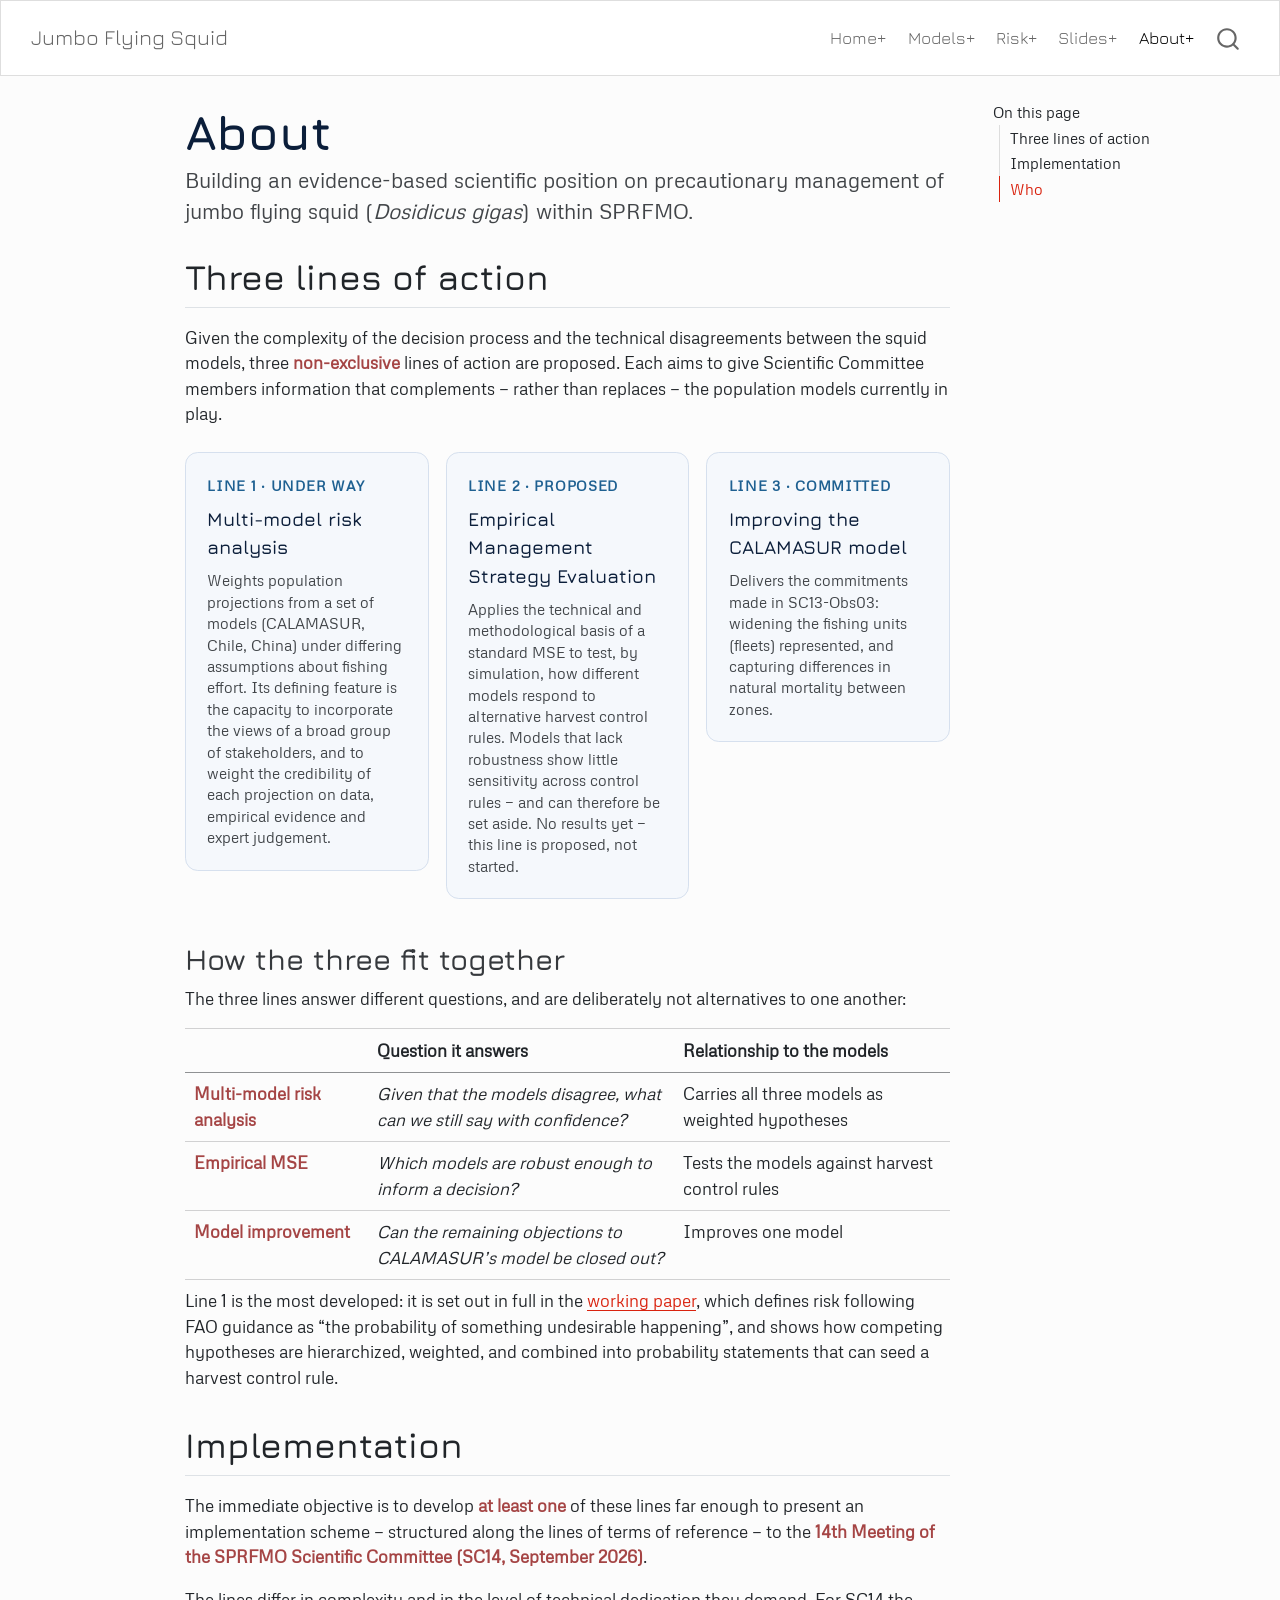
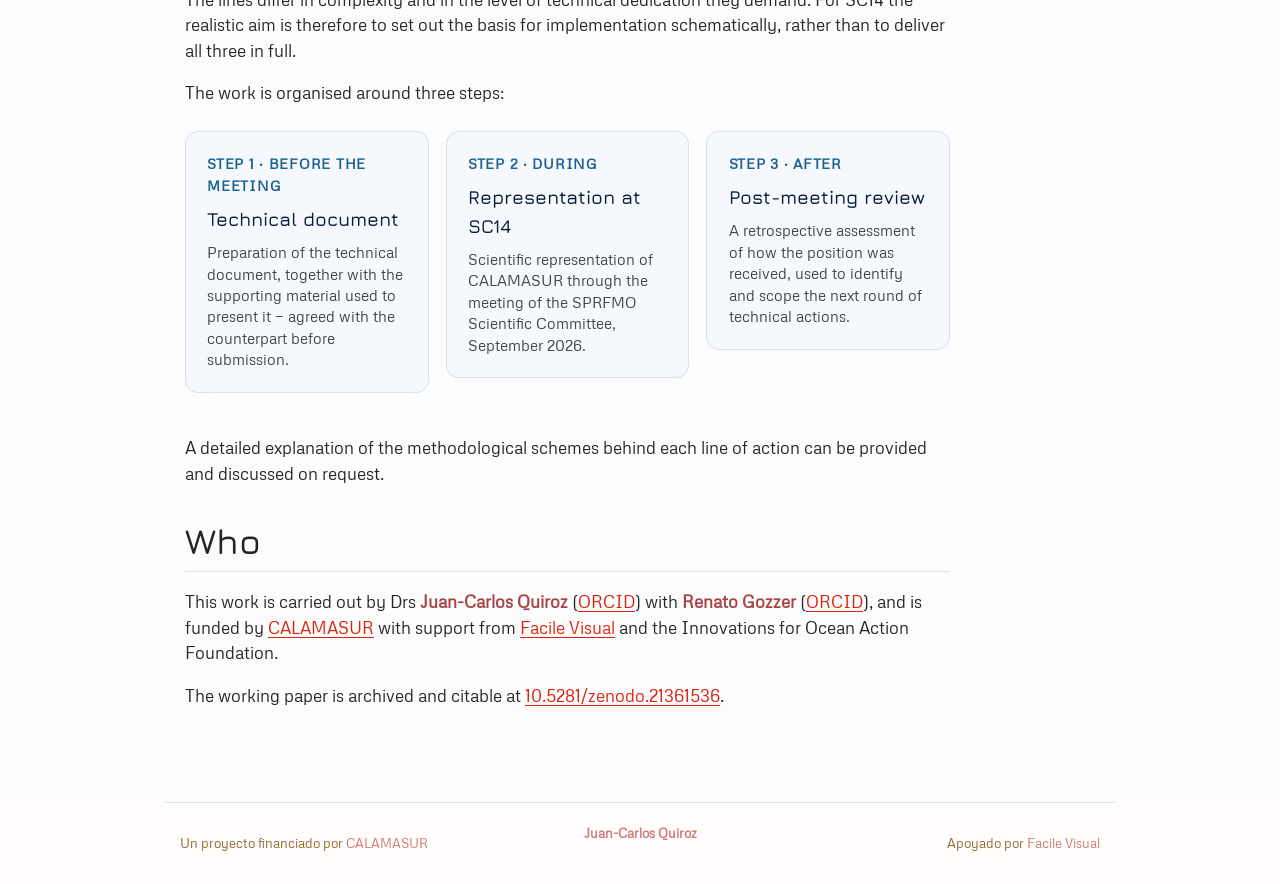
==== commit 27b3240b: "Built site for gh-pages" ====
--- a/about.html
+++ b/about.html
@@ -128,9 +128,7 @@
     <h2 id="toc-title">On this page</h2>
    
   <ul>
-  <li><a href="#context" id="toc-context" class="nav-link active" data-scroll-target="#context">Context</a></li>
-  <li><a href="#where-the-science-stands" id="toc-where-the-science-stands" class="nav-link" data-scroll-target="#where-the-science-stands">Where the science stands</a></li>
-  <li><a href="#three-lines-of-action" id="toc-three-lines-of-action" class="nav-link" data-scroll-target="#three-lines-of-action">Three lines of action</a>
+  <li><a href="#three-lines-of-action" id="toc-three-lines-of-action" class="nav-link active" data-scroll-target="#three-lines-of-action">Three lines of action</a>
   <ul class="collapse">
   <li><a href="#how-the-three-fit-together" id="toc-how-the-three-fit-together" class="nav-link" data-scroll-target="#how-the-three-fit-together">How the three fit together</a></li>
   </ul></li>
@@ -162,26 +160,12 @@
 </header>
 
 
-<section id="context" class="level2">
-<h2 class="anchored" data-anchor-id="context">Context</h2>
-<p>Over the past three years, <strong>CALAMASUR</strong> has built a consolidated scientific position in favour of precautionary management of the jumbo flying squid fishery under the <strong>South Pacific Regional Fisheries Management Organisation (SPRFMO)</strong>.</p>
-<p>Recent discussions within the SPRFMO Scientific Committee aimed at reducing fishing effort on jumbo squid have produced measures that do not explicitly guarantee a reduction in fishing pressure on the species. The work described on this site exists to reopen that discussion on evidence-based terms, and to continue CALAMASUR’s scientific contribution to the elements that underpin management decisions for this fishery.</p>
-</section>
-<section id="where-the-science-stands" class="level2">
-<h2 class="anchored" data-anchor-id="where-the-science-stands">Where the science stands</h2>
-<p>CALAMASUR presented an improved assessment of jumbo squid to the SPRFMO Scientific Committee in 2025 (<strong>SC13-Obs03</strong>), covering a range of exploitation scenarios in response to technical observations raised by Committee members.</p>
-<div class="highlight">
-<p>The results showed that, although the population trend is <strong>not necessarily declining</strong>, jumbo squid is subject to a <strong>high exploitation rate</strong>.</p>
-</div>
-<p>Because these results do not coincide with the assessments presented by <a href="./docs/SC13-SQ06-CHL-SPiCT-summary.html">Chile</a> and <a href="./docs/SC13-SQ07-CHN-state-space-summary.html">China</a>, it has proved difficult to agree a consensus exploitation status supported by model results — the problem examined in detail in the <a href="./docs/modelos.html">working paper</a> and the <a href="./slides.html">SCW18 presentation</a>.</p>
-<p>Refining the CALAMASUR model further — distributing effort across fleets, discriminating differences in population parameters such as natural mortality — remains necessary. But even a model that answers most of the Committee’s questions would not, on its own, resolve the deeper need: <strong>identifying and adopting a base model</strong> against which exploitation status is determined.</p>
-</section>
 <section id="three-lines-of-action" class="level2">
 <h2 class="anchored" data-anchor-id="three-lines-of-action">Three lines of action</h2>
 <p>Given the complexity of the decision process and the technical disagreements between the squid models, three <strong>non-exclusive</strong> lines of action are proposed. Each aims to give Scientific Committee members information that complements — rather than replaces — the population models currently in play.</p>
 <div class="model-cards">
 <p><a class="model-card" href="./docs/modelos.html"> <span class="model-card-tag">Line 1 · Under way</span> <span class="model-card-title">Multi-model risk analysis</span> <span class="model-card-desc">Weights population projections from a set of models (CALAMASUR, Chile, China) under differing assumptions about fishing effort. Its defining feature is the capacity to incorporate the views of a broad group of stakeholders, and to weight the credibility of each projection on data, empirical evidence and expert judgement.</span> </a></p>
-<p><a class="model-card" href="./slides.html"> <span class="model-card-tag">Line 2 · Proposed</span> <span class="model-card-title">Empirical Management Strategy Evaluation</span> <span class="model-card-desc">Applies the technical and methodological basis of a standard MSE to test, by simulation, how different models respond to alternative harvest control rules. Models that lack robustness show little sensitivity across control rules — and can therefore be set aside.</span> </a></p>
+<p><span class="model-card"> <span class="model-card-tag">Line 2 · Proposed</span> <span class="model-card-title">Empirical Management Strategy Evaluation</span> <span class="model-card-desc">Applies the technical and methodological basis of a standard MSE to test, by simulation, how different models respond to alternative harvest control rules. Models that lack robustness show little sensitivity across control rules — and can therefore be set aside. No results yet — this line is proposed, not started.</span> </span></p>
 <p><a class="model-card" href="./docs/SC13-Obs03-CALAMASUR-summary.html"> <span class="model-card-tag">Line 3 · Committed</span> <span class="model-card-title">Improving the CALAMASUR model</span> <span class="model-card-desc">Delivers the commitments made in SC13-Obs03: widening the fishing units (fleets) represented, and capturing differences in natural mortality between zones.</span> </a></p>
 </div>
 <section id="how-the-three-fit-together" class="level3">
@@ -235,7 +219,7 @@
 </section>
 <section id="who" class="level2">
 <h2 class="anchored" data-anchor-id="who">Who</h2>
-<p>This work is carried out by <strong>Juan-Carlos Quiroz</strong> (<a href="https://orcid.org/0000-0002-2831-7689" target="_blank">ORCID</a>) with <strong>Renato Gozzer</strong> (<a href="https://orcid.org/0000-0002-1156-4552" target="_blank">ORCID</a>), and is funded by <a href="https://www.calamasur.com" target="_blank">CALAMASUR</a> with support from <a href="https://www.facilevisual.com" target="_blank">Facile Visual</a> and the Innovations for Ocean Action Foundation.</p>
+<p>This work is carried out by Drs <strong>Juan-Carlos Quiroz</strong> (<a href="https://orcid.org/0000-0002-2831-7689" target="_blank">ORCID</a>) with <strong>Renato Gozzer</strong> (<a href="https://orcid.org/0000-0002-1156-4552" target="_blank">ORCID</a>), and is funded by <a href="https://www.calamasur.com" target="_blank">CALAMASUR</a> with support from <a href="https://www.facilevisual.com" target="_blank">Facile Visual</a> and the Innovations for Ocean Action Foundation.</p>
 <p>The working paper is archived and citable at <a href="https://doi.org/10.5281/zenodo.21361536" target="_blank">10.5281/zenodo.21361536</a>.</p>
 
 
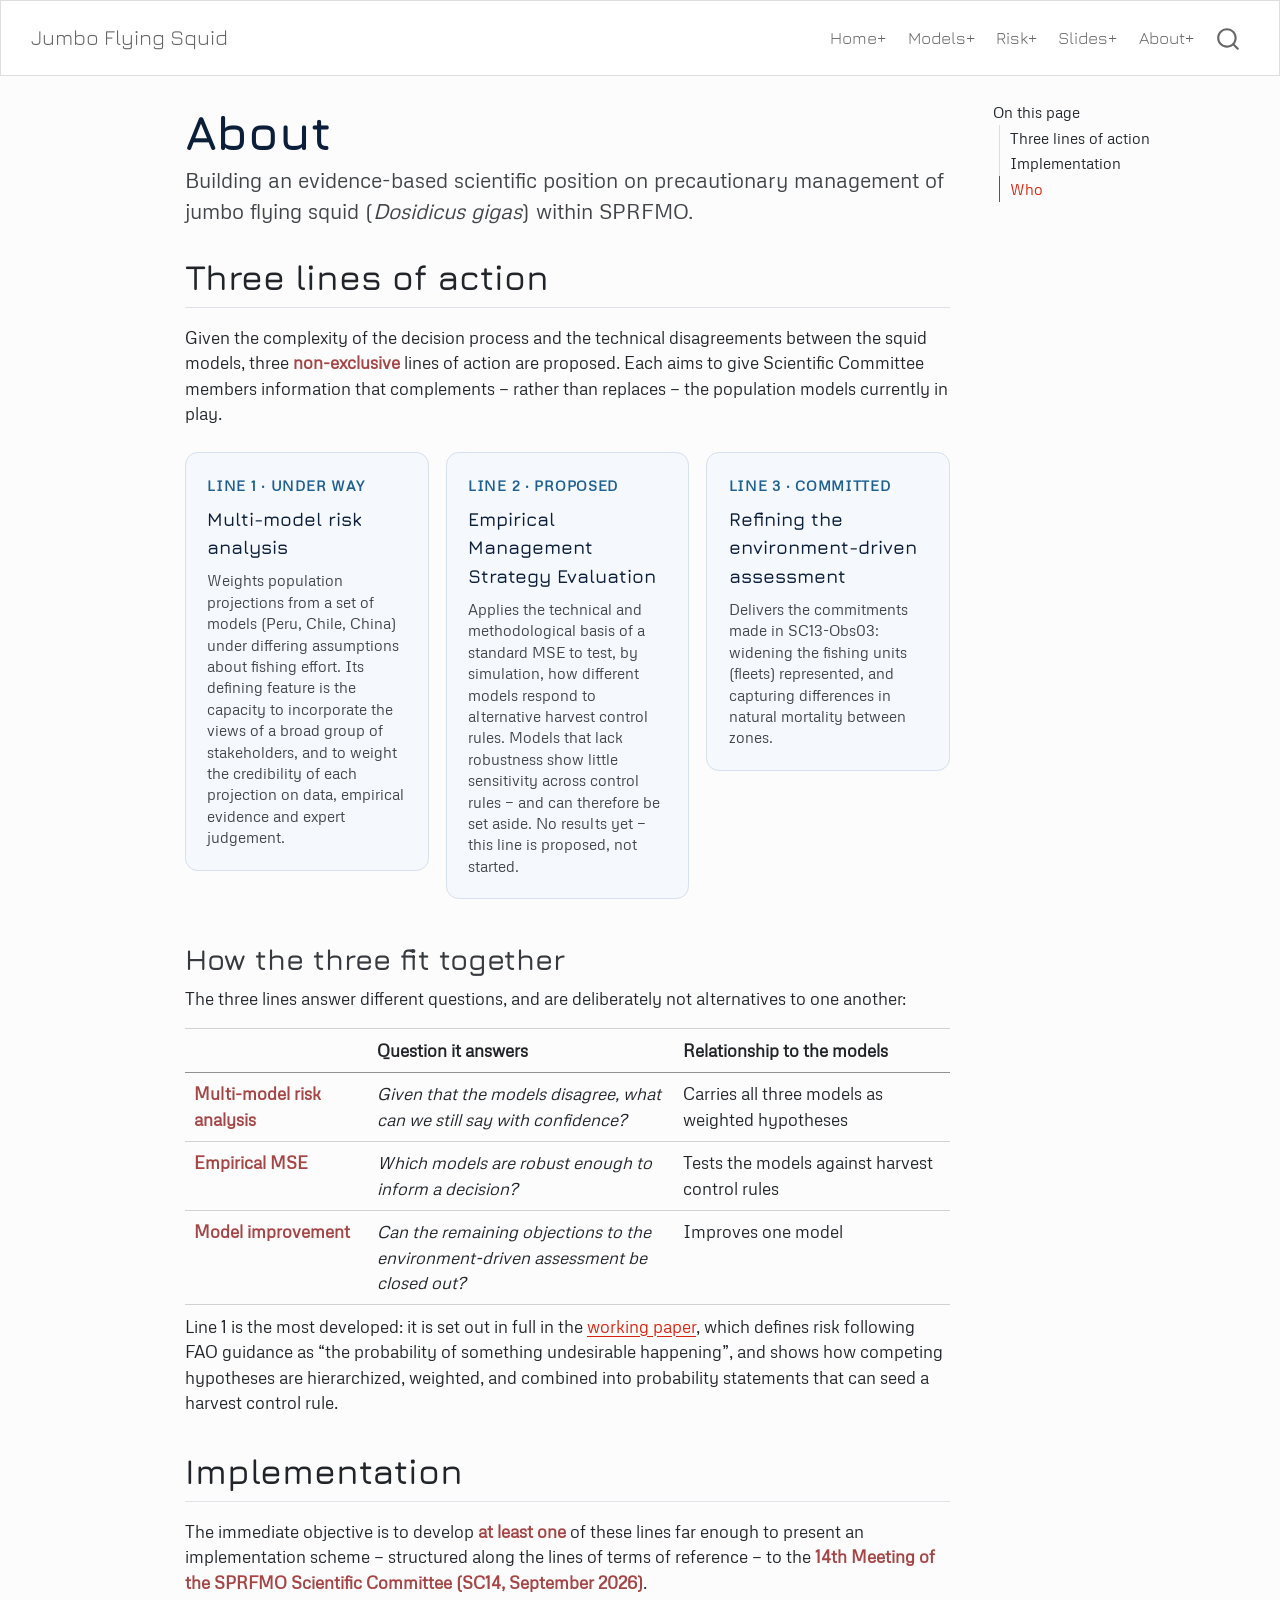
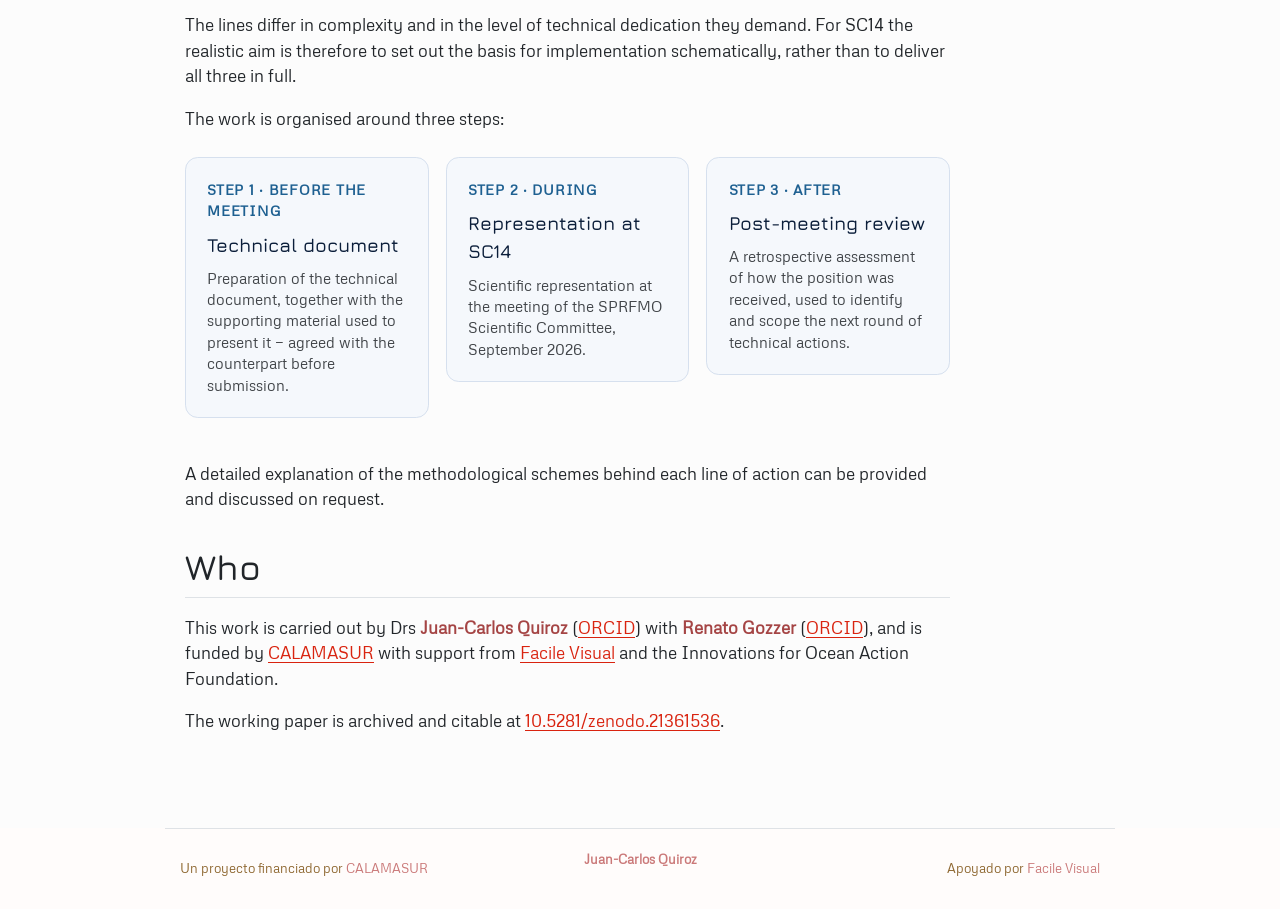
==== commit bc46ebbb: "Built site for gh-pages" ====
--- a/about.html
+++ b/about.html
@@ -42,7 +42,7 @@
 <link href="site_libs/quarto-html/quarto-syntax-highlighting-15634bcf2e68342d4ad2dfa704d543f6.css" rel="stylesheet" id="quarto-text-highlighting-styles">
 <script src="site_libs/bootstrap/bootstrap.min.js"></script>
 <link href="site_libs/bootstrap/bootstrap-icons.css" rel="stylesheet">
-<link href="site_libs/bootstrap/bootstrap-8748f2ea7a2572d45809cff6fb873578.min.css" rel="stylesheet" append-hash="true" id="quarto-bootstrap" data-mode="light">
+<link href="site_libs/bootstrap/bootstrap-86230ab08c35c4d9dc00d0a09171196f.min.css" rel="stylesheet" append-hash="true" id="quarto-bootstrap" data-mode="light">
 <script id="quarto-search-options" type="application/json">{
   "location": "navbar",
   "copy-button": false,
@@ -109,7 +109,7 @@
 <span class="menu-text">Slides+</span></a>
   </li>  
   <li class="nav-item">
-    <a class="nav-link active" href="./about.html" aria-current="page"> 
+    <a class="nav-link" href="./about_.html"> 
 <span class="menu-text">About+</span></a>
   </li>  
 </ul>
@@ -164,9 +164,9 @@
 <h2 class="anchored" data-anchor-id="three-lines-of-action">Three lines of action</h2>
 <p>Given the complexity of the decision process and the technical disagreements between the squid models, three <strong>non-exclusive</strong> lines of action are proposed. Each aims to give Scientific Committee members information that complements — rather than replaces — the population models currently in play.</p>
 <div class="model-cards">
-<p><a class="model-card" href="./docs/modelos.html"> <span class="model-card-tag">Line 1 · Under way</span> <span class="model-card-title">Multi-model risk analysis</span> <span class="model-card-desc">Weights population projections from a set of models (CALAMASUR, Chile, China) under differing assumptions about fishing effort. Its defining feature is the capacity to incorporate the views of a broad group of stakeholders, and to weight the credibility of each projection on data, empirical evidence and expert judgement.</span> </a></p>
+<p><a class="model-card" href="./docs/modelos.html"> <span class="model-card-tag">Line 1 · Under way</span> <span class="model-card-title">Multi-model risk analysis</span> <span class="model-card-desc">Weights population projections from a set of models (Peru, Chile, China) under differing assumptions about fishing effort. Its defining feature is the capacity to incorporate the views of a broad group of stakeholders, and to weight the credibility of each projection on data, empirical evidence and expert judgement.</span> </a></p>
 <p><span class="model-card"> <span class="model-card-tag">Line 2 · Proposed</span> <span class="model-card-title">Empirical Management Strategy Evaluation</span> <span class="model-card-desc">Applies the technical and methodological basis of a standard MSE to test, by simulation, how different models respond to alternative harvest control rules. Models that lack robustness show little sensitivity across control rules — and can therefore be set aside. No results yet — this line is proposed, not started.</span> </span></p>
-<p><a class="model-card" href="./docs/SC13-Obs03-CALAMASUR-summary.html"> <span class="model-card-tag">Line 3 · Committed</span> <span class="model-card-title">Improving the CALAMASUR model</span> <span class="model-card-desc">Delivers the commitments made in SC13-Obs03: widening the fishing units (fleets) represented, and capturing differences in natural mortality between zones.</span> </a></p>
+<p><a class="model-card" href="./docs/SC13-Obs03-CALAMASUR-summary.html"> <span class="model-card-tag">Line 3 · Committed</span> <span class="model-card-title">Refining the environment-driven assessment</span> <span class="model-card-desc">Delivers the commitments made in SC13-Obs03: widening the fishing units (fleets) represented, and capturing differences in natural mortality between zones.</span> </a></p>
 </div>
 <section id="how-the-three-fit-together" class="level3">
 <h3 class="anchored" data-anchor-id="how-the-three-fit-together">How the three fit together</h3>
@@ -197,7 +197,7 @@
 </tr>
 <tr class="odd">
 <td><strong>Model improvement</strong></td>
-<td><em>Can the remaining objections to CALAMASUR’s model be closed out?</em></td>
+<td><em>Can the remaining objections to the environment-driven assessment be closed out?</em></td>
 <td>Improves one model</td>
 </tr>
 </tbody>
@@ -212,7 +212,7 @@
 <p>The work is organised around three steps:</p>
 <div class="model-cards">
 <p><span class="model-card"> <span class="model-card-tag">Step 1 · Before the meeting</span> <span class="model-card-title">Technical document</span> <span class="model-card-desc">Preparation of the technical document, together with the supporting material used to present it — agreed with the counterpart before submission.</span> </span></p>
-<p><span class="model-card"> <span class="model-card-tag">Step 2 · During</span> <span class="model-card-title">Representation at SC14</span> <span class="model-card-desc">Scientific representation of CALAMASUR through the meeting of the SPRFMO Scientific Committee, September 2026.</span> </span></p>
+<p><span class="model-card"> <span class="model-card-tag">Step 2 · During</span> <span class="model-card-title">Representation at SC14</span> <span class="model-card-desc">Scientific representation at the meeting of the SPRFMO Scientific Committee, September 2026.</span> </span></p>
 <p><span class="model-card"> <span class="model-card-tag">Step 3 · After</span> <span class="model-card-title">Post-meeting review</span> <span class="model-card-desc">A retrospective assessment of how the position was received, used to identify and scope the next round of technical actions.</span> </span></p>
 </div>
 <p>A detailed explanation of the methodological schemes behind each line of action can be provided and discussed on request.</p>
